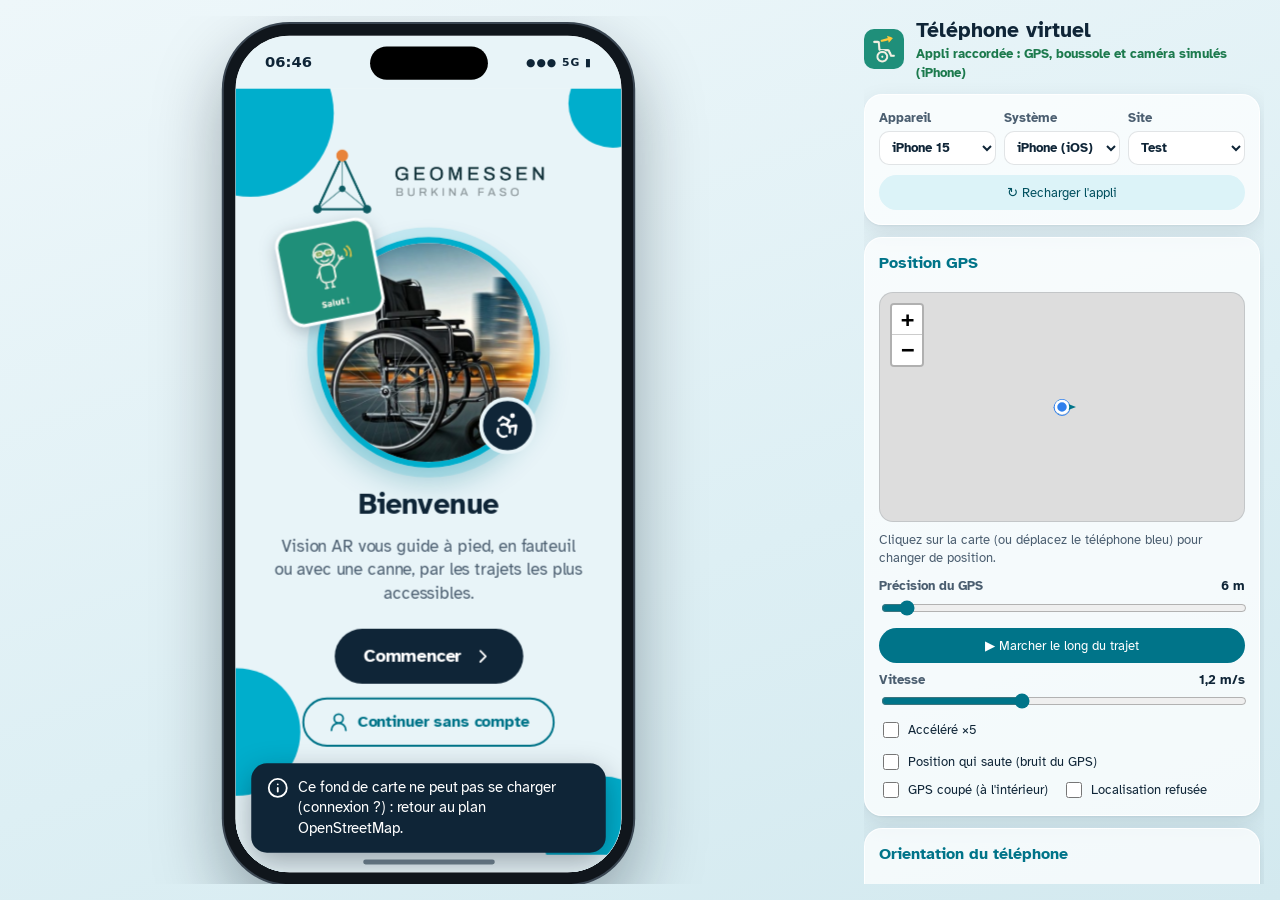
==== telephone.html @ 0f8c5484 "Téléphone virtuel pour essayer l'appli sur ordinateur ; départ : position reçue avant le plan (v95) " ====
<!doctype html>
<html lang="fr">
<head>
<meta charset="utf-8">
<meta name="viewport" content="width=device-width, initial-scale=1">
<title>Téléphone virtuel</title>
<!-- Outil de test sur ordinateur (comme le simulateur d'iPhone du Mac) : Vision AR dans un téléphone simulé,
     avec GPS, boussole, inclinaison et caméra pilotés depuis le panneau. Pas publié sur les sites stable et
     présentation (scripts/publier_stable.py). -->
<link rel="icon" type="image/png" href="icons/favicon-32.png?v=3">
<link rel="stylesheet" href="vendor/leaflet/leaflet.min.css">
<link rel="stylesheet" href="css/telephone.css">
</head>
<body>
<main class="sim">
  <section class="stage" aria-label="Téléphone virtuel">
    <div class="device" id="device">
      <div class="screen">
        <div class="statusbar" aria-hidden="true"><span id="clock">9:41</span><i class="island"></i><span class="sb-icons">●●● 5G ▮</span></div>
        <iframe id="phone" title="Vision AR dans le téléphone virtuel" allow="geolocation; camera; autoplay; fullscreen"></iframe>
        <i class="home-bar" aria-hidden="true"></i>
      </div>
    </div>
  </section>

  <aside class="panel">
    <header class="ph">
      <img src="img/vision-ar-logo.png" alt="" width="40" height="40">
      <div><h1>Téléphone virtuel</h1><p id="link" class="link off">Connexion à l'appli…</p></div>
    </header>

    <section class="card">
      <div class="row3">
        <label>Appareil<select id="device-pick"></select></label>
        <label>Système<select id="os-pick"><option value="ios">iPhone (iOS)</option><option value="android">Android</option></select></label>
        <label>Site<select id="site-pick"></select></label>
      </div>
      <button class="btn" id="reload">↻ Recharger l'appli</button>
    </section>

    <section class="card">
      <h2>Position GPS</h2>
      <div id="map" class="minimap"></div>
      <p class="hint">Cliquez sur la carte (ou déplacez le téléphone bleu) pour changer de position.</p>
      <label class="slider">Précision du GPS <output id="acc-out">6 m</output><input type="range" id="acc" min="3" max="60" value="6"></label>
      <div class="walk">
        <button class="btn primary" id="walk">▶ Marcher le long du trajet</button>
        <label class="slider">Vitesse <output id="speed-out">1,2 m/s</output><input type="range" id="speed" min="0.4" max="2.5" step="0.1" value="1.2"></label>
        <label class="check"><input type="checkbox" id="fast"> Accéléré ×5</label>
      </div>
      <div class="checks">
        <label class="check"><input type="checkbox" id="gps-noise"> Position qui saute (bruit du GPS)</label>
        <label class="check"><input type="checkbox" id="gps-off"> GPS coupé (à l'intérieur)</label>
        <label class="check"><input type="checkbox" id="gps-denied"> Localisation refusée</label>
      </div>
    </section>

    <section class="card">
      <h2>Orientation du téléphone</h2>
      <div class="orient">
        <svg id="dial" viewBox="-80 -80 160 160" role="slider" aria-label="Cap du téléphone" tabindex="0">
          <circle r="74" class="dial-bg"/>
          <g class="dial-ticks"></g>
          <text y="-56" class="dial-n">N</text><text x="58" y="5" class="dial-l">E</text><text y="66" class="dial-l">S</text><text x="-58" y="5" class="dial-l">O</text>
          <g id="needle"><path d="M0 -50 L9 6 L0 0 L-9 6 Z" class="needle"/><circle r="6" class="needle-c"/></g>
        </svg>
        <div class="orient-side">
          <p class="big"><output id="heading-out">90°</output><small>cap</small></p>
          <div class="turns"><button class="btn" id="turn-l">↺ 45°</button><button class="btn" id="turn-r">↻ 45°</button></div>
          <label class="check"><input type="checkbox" id="follow" checked> Regarder dans le sens de la marche</label>
        </div>
      </div>
      <label class="slider">Inclinaison vers le sol <output id="tilt-out">20°</output><input type="range" id="tilt" min="0" max="70" value="20"></label>
      <div class="checks">
        <label class="check"><input type="checkbox" id="compass-noise"> Boussole qui tremble</label>
        <button class="btn small" id="disturb">Perturbation magnétique (2 s)</button>
      </div>
    </section>

    <section class="card">
      <h2>Caméra</h2>
      <div class="seg" role="radiogroup" aria-label="Image de la caméra">
        <label><input type="radio" name="cam" value="street" checked> Rue virtuelle</label>
        <label><input type="radio" name="cam" value="webcam"> Webcam du PC</label>
        <label><input type="radio" name="cam" value="refused"> Refusée</label>
      </div>
      <p class="hint">La rue virtuelle est dessinée d'après les vrais trottoirs : en tournant ou en penchant le téléphone,
        le ruban doit rester posé dessus. (Rouvrez le guidage après avoir changé de caméra.)</p>
    </section>

    <section class="card">
      <h2>Journal <label class="check inline"><input type="checkbox" id="voice" checked> Voix sur l'ordinateur</label></h2>
      <ol id="log" class="log"></ol>
    </section>
  </aside>
</main>
<script src="vendor/leaflet/leaflet.min.js"></script>
<script type="module" src="js/telephone.js"></script>
</body>
</html>
---- css/telephone.css ----
/* Téléphone virtuel (outil de test sur ordinateur) — couleurs et police de Vision AR */
@font-face { font-family: "Atkinson Hyperlegible"; font-weight: 400; font-display: swap; src: url("../fonts/atkinson-hyperlegible-400.woff2") format("woff2"); }
@font-face { font-family: "Atkinson Hyperlegible"; font-weight: 700; font-display: swap; src: url("../fonts/atkinson-hyperlegible-700.woff2") format("woff2"); }
:root { --ink: #0F2537; --muted: #4B5E70; --primary: #007489; --brand: #00AECC; --soft: #DCF3F8; --line: rgba(15, 37, 55, .12);
  --bg: linear-gradient(160deg, #EEF7FA 0%, #DDEFF4 60%, #D3E9EF 100%); }
* { box-sizing: border-box; }
html, body { margin: 0; height: 100%; }
body { font: 15px/1.4 "Atkinson Hyperlegible", system-ui, sans-serif; color: var(--ink); background: var(--bg); }
.sim { display: flex; gap: 24px; height: 100vh; padding: 16px; }
.stage { flex: 1; display: grid; place-items: center; min-width: 0; overflow: hidden; }

/* Le téléphone : écran à la taille réelle (points CSS), réduit pour tenir dans la fenêtre */
.device { --w: 393px; --h: 852px; --status: 54px; --radius: 55px; position: relative; flex: none;
  width: calc(var(--w) + 24px); height: calc(var(--h) + 24px); padding: 12px; border-radius: calc(var(--radius) + 12px);
  background: #10161C; box-shadow: 0 0 0 2px #3A4652, 0 30px 70px rgba(6, 20, 32, .35); transform-origin: center; }
.screen { position: relative; width: var(--w); height: var(--h); border-radius: var(--radius); overflow: hidden; background: #fff;
  display: flex; flex-direction: column; }
.statusbar { flex: none; height: var(--status); display: flex; align-items: center; justify-content: space-between; padding: 0 30px;
  font: 700 15px system-ui, sans-serif; color: #0F2537; background: #E8F4F8; position: relative; }
.statusbar .island { position: absolute; left: 50%; top: 11px; width: 120px; height: 34px; margin-left: -60px; border-radius: 20px; background: #000; }
.device.flat .statusbar .island { display: none; }
.sb-icons { font-size: 11px; letter-spacing: 1px; }
.screen iframe { flex: 1; width: 100%; border: 0; display: block; background: #E8F4F8; }
.home-bar { position: absolute; left: 50%; bottom: 8px; width: 134px; height: 5px; margin-left: -67px; border-radius: 3px; background: rgba(15, 37, 55, .55);
  pointer-events: none; }
.device.flat .home-bar { display: none; }

/* Panneau de commandes */
.panel { width: 400px; flex: none; overflow-y: auto; display: flex; flex-direction: column; gap: 12px; padding-right: 4px; }
.ph { display: flex; align-items: center; gap: 12px; }
.ph img { border-radius: 10px; }
h1 { margin: 0; font-size: 21px; }
h2 { margin: 0 0 8px; font-size: 16px; color: var(--primary); display: flex; align-items: center; justify-content: space-between; gap: 8px; }
.link { margin: 0; font-size: 13px; font-weight: 700; color: #1C7A4D; }
.link.off { color: #7A4B00; }
.card { background: rgba(255, 255, 255, .72); border: 1px solid rgba(255, 255, 255, .9); border-radius: 18px; padding: 14px;
  box-shadow: 0 1px 2px rgba(15, 37, 55, .06), 0 8px 22px rgba(15, 37, 55, .1); display: flex; flex-direction: column; gap: 10px; }
.row3 { display: grid; grid-template-columns: 1fr 1fr 1fr; gap: 8px; }
label { font-size: 13px; font-weight: 700; color: var(--muted); }
select { display: block; width: 100%; margin-top: 4px; padding: 7px 8px; border-radius: 10px; border: 1px solid var(--line); background: #fff; font: inherit; color: var(--ink); }
.btn { font: 700 14px inherit; font-family: inherit; padding: 9px 14px; border-radius: 999px; border: 0; background: var(--soft); color: #00505F; cursor: pointer; }
.btn:hover { filter: brightness(.97); }
.btn.primary { background: var(--primary); color: #fff; }
.btn.small { padding: 6px 12px; font-size: 13px; }
.minimap { height: 230px; border-radius: 14px; overflow: hidden; border: 1px solid var(--line); }
.hint { margin: 0; font-size: 12.5px; color: var(--muted); }
.slider { display: grid; grid-template-columns: 1fr auto; gap: 2px 8px; align-items: center; }
.slider input { grid-column: 1 / -1; width: 100%; accent-color: var(--primary); }
.slider output { color: var(--ink); }
.walk { display: flex; flex-direction: column; gap: 8px; }
.checks { display: flex; flex-wrap: wrap; gap: 6px 14px; align-items: center; }
.check { display: inline-flex; align-items: center; gap: 6px; color: var(--ink); font-weight: 400; cursor: pointer; }
.check input { accent-color: var(--primary); width: 16px; height: 16px; }
.check.inline { font-size: 12.5px; color: var(--muted); }
.orient { display: flex; gap: 14px; align-items: center; }
#dial { width: 150px; height: 150px; flex: none; cursor: grab; touch-action: none; }
.dial-bg { fill: #fff; stroke: var(--line); stroke-width: 2; }
.dial-ticks line { stroke: rgba(15, 37, 55, .3); stroke-width: 1.5; }
.dial-n { font: 700 14px system-ui; fill: #D93025; text-anchor: middle; }
.dial-l { font: 700 12px system-ui; fill: var(--muted); text-anchor: middle; }
.needle { fill: var(--primary); }
.needle-c { fill: #0F2537; }
.orient-side { display: flex; flex-direction: column; gap: 8px; }
.big { margin: 0; font-size: 30px; font-weight: 700; color: var(--primary); display: flex; align-items: baseline; gap: 6px; }
.big small { font-size: 13px; color: var(--muted); }
.turns { display: flex; gap: 6px; }
.seg { display: flex; gap: 6px; flex-wrap: wrap; }
.seg label { display: inline-flex; align-items: center; gap: 6px; padding: 7px 12px; border-radius: 999px; background: #fff; border: 1px solid var(--line);
  color: var(--ink); font-weight: 700; cursor: pointer; }
.seg input { accent-color: var(--primary); }
.log { margin: 0; padding: 0; list-style: none; max-height: 200px; overflow-y: auto; font-size: 13px; display: flex; flex-direction: column; gap: 4px; }
.log li { display: flex; gap: 8px; }
.log time { color: var(--muted); flex: none; font-variant-numeric: tabular-nums; }
.phone-pin { width: 30px; height: 30px; }
.phone-pin svg { width: 30px; height: 30px; overflow: visible; }

/* Fenêtre étroite : le panneau passe sous le téléphone */
@media (max-width: 900px) {
  .sim { flex-direction: column; height: auto; }
  .panel { width: 100%; overflow: visible; }
  .stage { min-height: 70vh; }
}
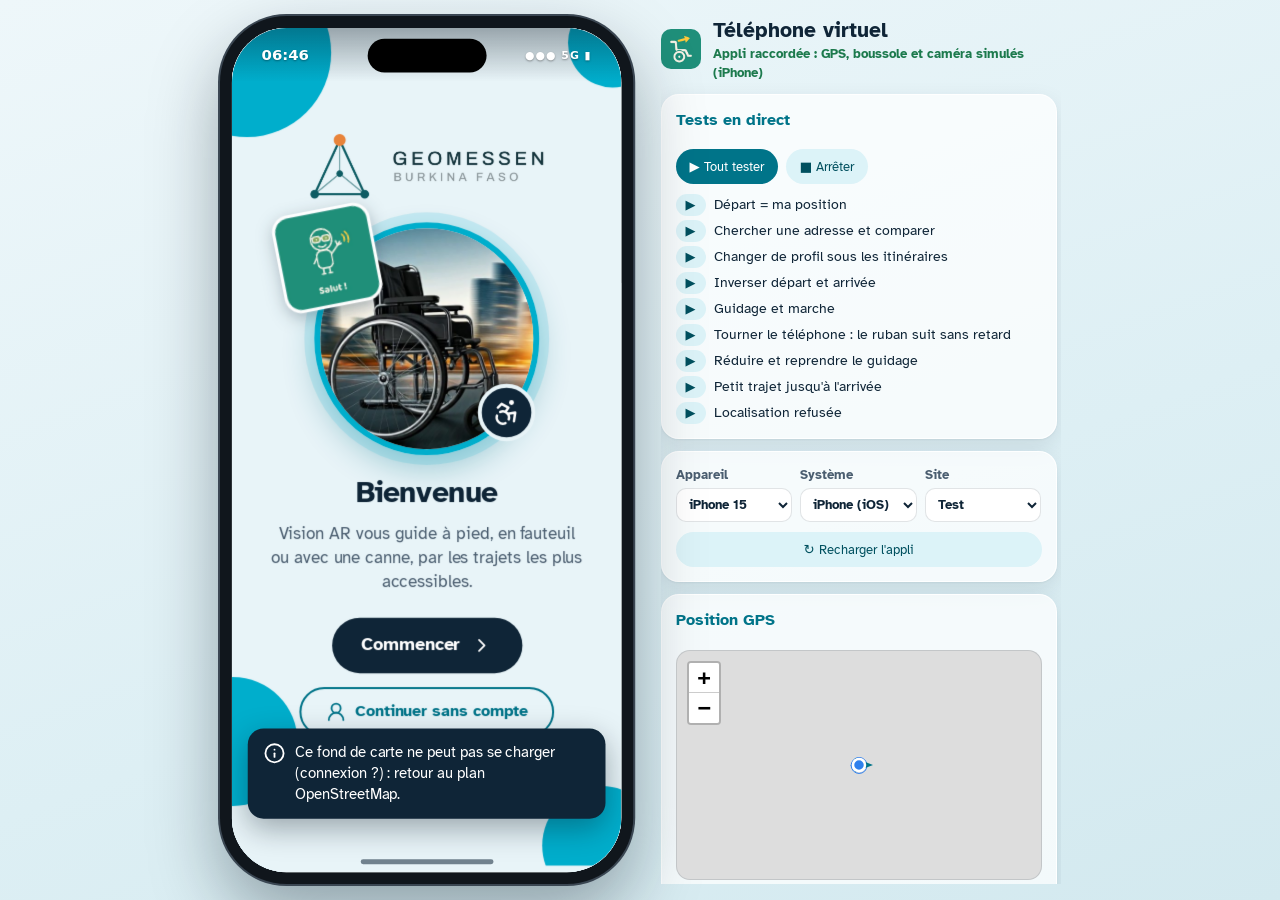
==== commit f973e30a: "Plein écran sur iPhone (iOS 26) ; téléphone virtuel plein écran et tests en direct (v96) - Appli de " ====
--- a/telephone.html
+++ b/telephone.html
@@ -28,6 +28,13 @@
       <img src="img/vision-ar-logo.png" alt="" width="40" height="40">
       <div><h1>Téléphone virtuel</h1><p id="link" class="link off">Connexion à l'appli…</p></div>
     </header>
+
+    <section class="card tests">
+      <h2>Tests en direct <span id="test-sum" class="sum"></span></h2>
+      <div class="test-actions"><button class="btn primary" id="test-all">▶ Tout tester</button><button class="btn" id="test-stop">■ Arrêter</button></div>
+      <ol id="test-list" class="test-list"></ol>
+      <ol id="test-out" class="test-out" aria-live="polite"></ol>
+    </section>
 
     <section class="card">
       <div class="row3">
--- a/css/telephone.css
+++ b/css/telephone.css
@@ -6,19 +6,23 @@
 * { box-sizing: border-box; }
 html, body { margin: 0; height: 100%; }
 body { font: 15px/1.4 "Atkinson Hyperlegible", system-ui, sans-serif; color: var(--ink); background: var(--bg); }
-.sim { display: flex; gap: 24px; height: 100vh; padding: 16px; }
-.stage { flex: 1; display: grid; place-items: center; min-width: 0; overflow: hidden; }
+.sim { display: flex; gap: 28px; height: 100vh; padding: 16px; justify-content: center; align-items: center; }
+.stage { flex: none; position: relative; }
 
 /* Le téléphone : écran à la taille réelle (points CSS), réduit pour tenir dans la fenêtre */
 .device { --w: 393px; --h: 852px; --status: 54px; --radius: 55px; position: relative; flex: none;
   width: calc(var(--w) + 24px); height: calc(var(--h) + 24px); padding: 12px; border-radius: calc(var(--radius) + 12px);
-  background: #10161C; box-shadow: 0 0 0 2px #3A4652, 0 30px 70px rgba(6, 20, 32, .35); transform-origin: center; }
+  background: #10161C; box-shadow: 0 0 0 2px #3A4652, 0 30px 70px rgba(6, 20, 32, .35); transform-origin: top left; position: absolute; left: 0; top: 0; }
 .screen { position: relative; width: var(--w); height: var(--h); border-radius: var(--radius); overflow: hidden; background: #fff;
   display: flex; flex-direction: column; }
 .statusbar { flex: none; height: var(--status); display: flex; align-items: center; justify-content: space-between; padding: 0 30px;
   font: 700 15px system-ui, sans-serif; color: #0F2537; background: #E8F4F8; position: relative; }
 .statusbar .island { position: absolute; left: 50%; top: 11px; width: 120px; height: 34px; margin-left: -60px; border-radius: 20px; background: #000; }
 .device.flat .statusbar .island { display: none; }
+/* iPhone : l'appli occupe tout l'écran, la barre d'état (heure, batterie) est dessinée par-dessus, comme sur le vrai */
+.device.overlay .statusbar { position: absolute; z-index: 2; left: 0; right: 0; top: 0; height: 54px; color: #fff; pointer-events: none;
+  background: linear-gradient(rgba(6, 20, 32, .35), rgba(6, 20, 32, 0)); text-shadow: 0 1px 2px rgba(0, 0, 0, .35); }
+.device.overlay.flat .statusbar { height: 24px; font-size: 12px; }
 .sb-icons { font-size: 11px; letter-spacing: 1px; }
 .screen iframe { flex: 1; width: 100%; border: 0; display: block; background: #E8F4F8; }
 .home-bar { position: absolute; left: 50%; bottom: 8px; width: 134px; height: 5px; margin-left: -67px; border-radius: 3px; background: rgba(15, 37, 55, .55);
@@ -26,7 +30,7 @@
 .device.flat .home-bar { display: none; }
 
 /* Panneau de commandes */
-.panel { width: 400px; flex: none; overflow-y: auto; display: flex; flex-direction: column; gap: 12px; padding-right: 4px; }
+.panel { width: 400px; flex: none; align-self: stretch; overflow-y: auto; display: flex; flex-direction: column; gap: 12px; padding-right: 4px; }
 .ph { display: flex; align-items: center; gap: 12px; }
 .ph img { border-radius: 10px; }
 h1 { margin: 0; font-size: 21px; }
@@ -74,9 +78,28 @@
 .phone-pin { width: 30px; height: 30px; }
 .phone-pin svg { width: 30px; height: 30px; overflow: visible; }
 
+/* Tests en direct */
+.sum { font-size: 12.5px; color: var(--muted); font-weight: 700; }
+.test-actions { display: flex; gap: 8px; }
+.test-list { margin: 0; padding: 0; list-style: none; display: flex; flex-direction: column; gap: 4px; font-size: 13.5px; }
+.test-list li { display: flex; align-items: center; gap: 8px; }
+.test-list .btn { padding: 3px 10px; }
+.test-out { margin: 0; padding: 8px 10px; list-style: none; max-height: 240px; overflow-y: auto; border-radius: 12px; background: #0F2537; color: #DCE6EE;
+  font-size: 13px; display: flex; flex-direction: column; gap: 3px; }
+.test-out:empty { display: none; }
+.test-out .head { color: #7FE3F2; font-weight: 700; margin-top: 4px; }
+.test-out .ok { color: #7FD6A6; }
+.test-out .ko { color: #FF9C8F; font-weight: 700; }
+.test-out .step { color: #A7B7C7; }
+/* le doigt du test : un rond qui apparaît là où il touche */
+.finger { position: fixed; z-index: 50; width: 46px; height: 46px; margin: -23px 0 0 -23px; border-radius: 50%; pointer-events: none;
+  background: rgba(255, 194, 75, .45); border: 3px solid #F2A23A; box-shadow: 0 0 0 6px rgba(242, 162, 58, .2); animation: tap .9s ease-out forwards; }
+@keyframes tap { 0% { transform: scale(.4); opacity: 0; } 25% { transform: scale(1); opacity: 1; } 100% { transform: scale(1.5); opacity: 0; } }
+body.testing .stage::after { content: "Test en cours"; position: absolute; left: 50%; top: -2px; transform: translate(-50%, -100%); font-size: 12px; font-weight: 700;
+  color: #7A4B00; background: #FFF1D1; padding: 2px 10px; border-radius: 999px; white-space: nowrap; }
+
 /* Fenêtre étroite : le panneau passe sous le téléphone */
 @media (max-width: 900px) {
   .sim { flex-direction: column; height: auto; }
   .panel { width: 100%; overflow: visible; }
-  .stage { min-height: 70vh; }
 }
